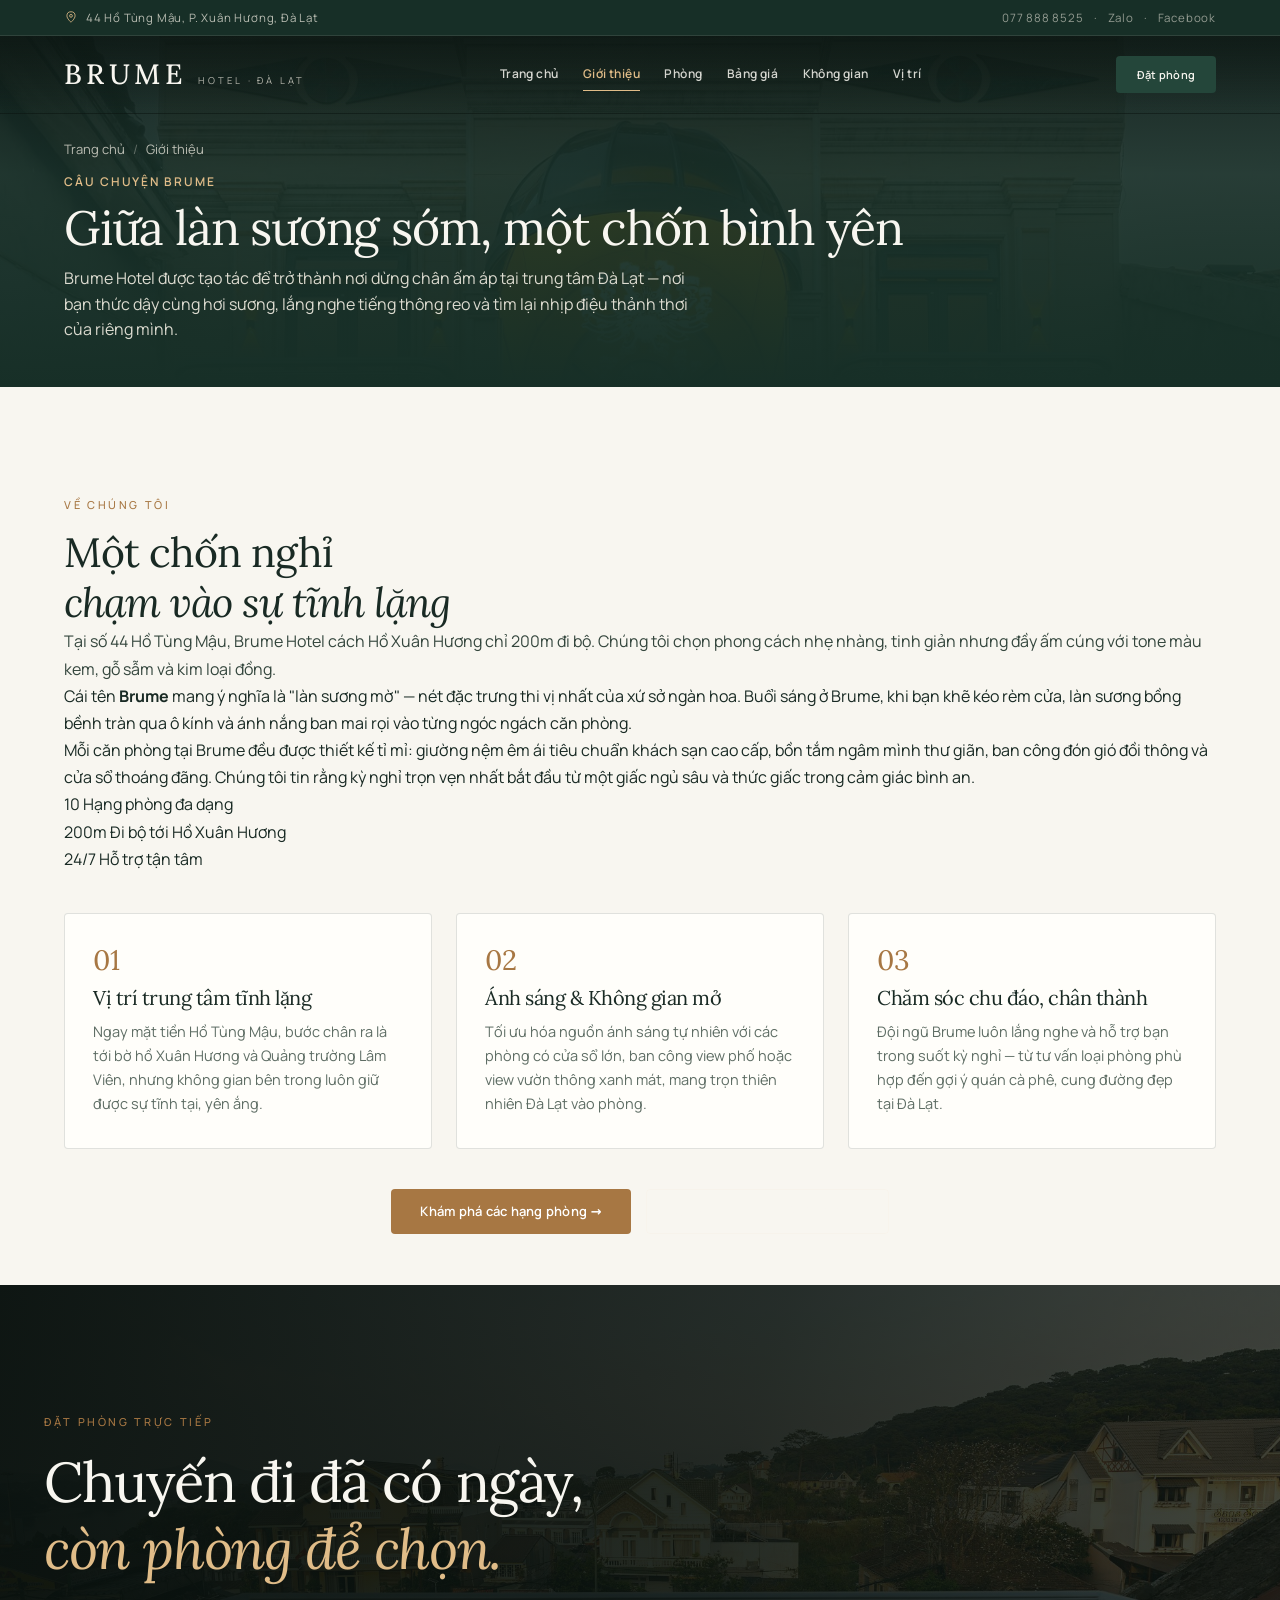
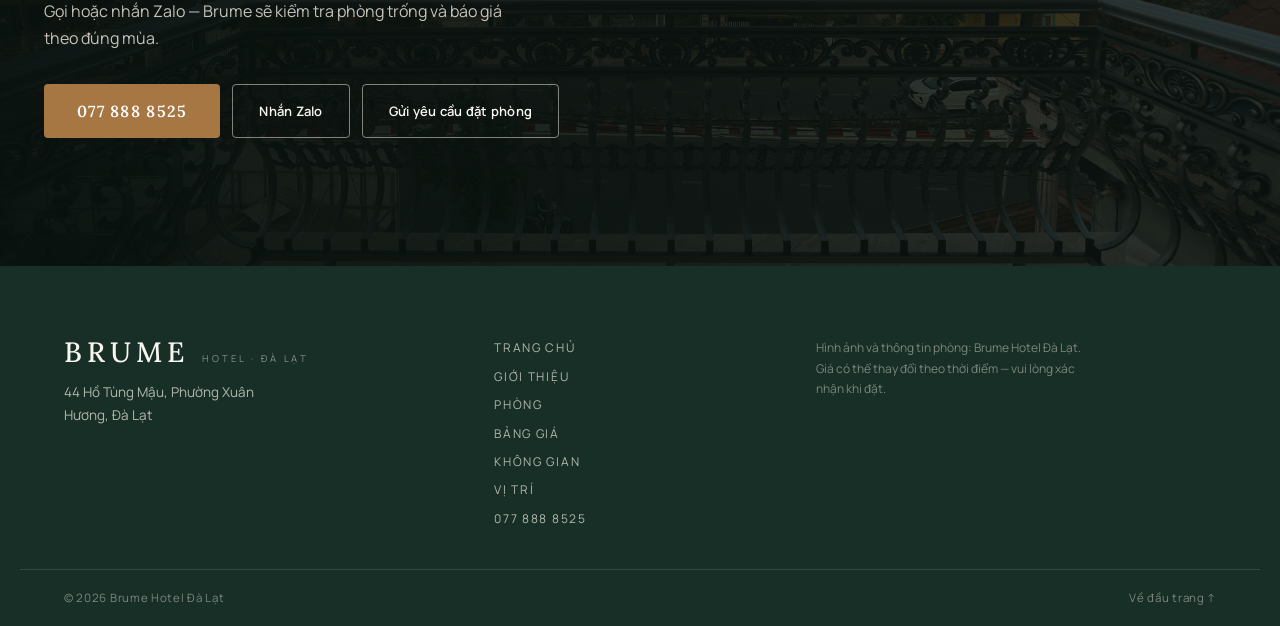
==== about.html @ 05ca07f4 "Convert Brume Hotel sections into dedicated multi-page structure Co-authored-by: arena-agent <297053" ====
<!DOCTYPE html>
<html lang="vi">
  <head>
    <meta charset="UTF-8" />
    <meta http-equiv="refresh" content="0; url=gioi-thieu.html" />
    <title>Chuyển hướng đến Giới thiệu · Brume Hotel</title>
  </head>
  <body>
    <p>Đang chuyển hướng đến <a href="gioi-thieu.html">Giới thiệu</a>...</p>
  </body>
</html>
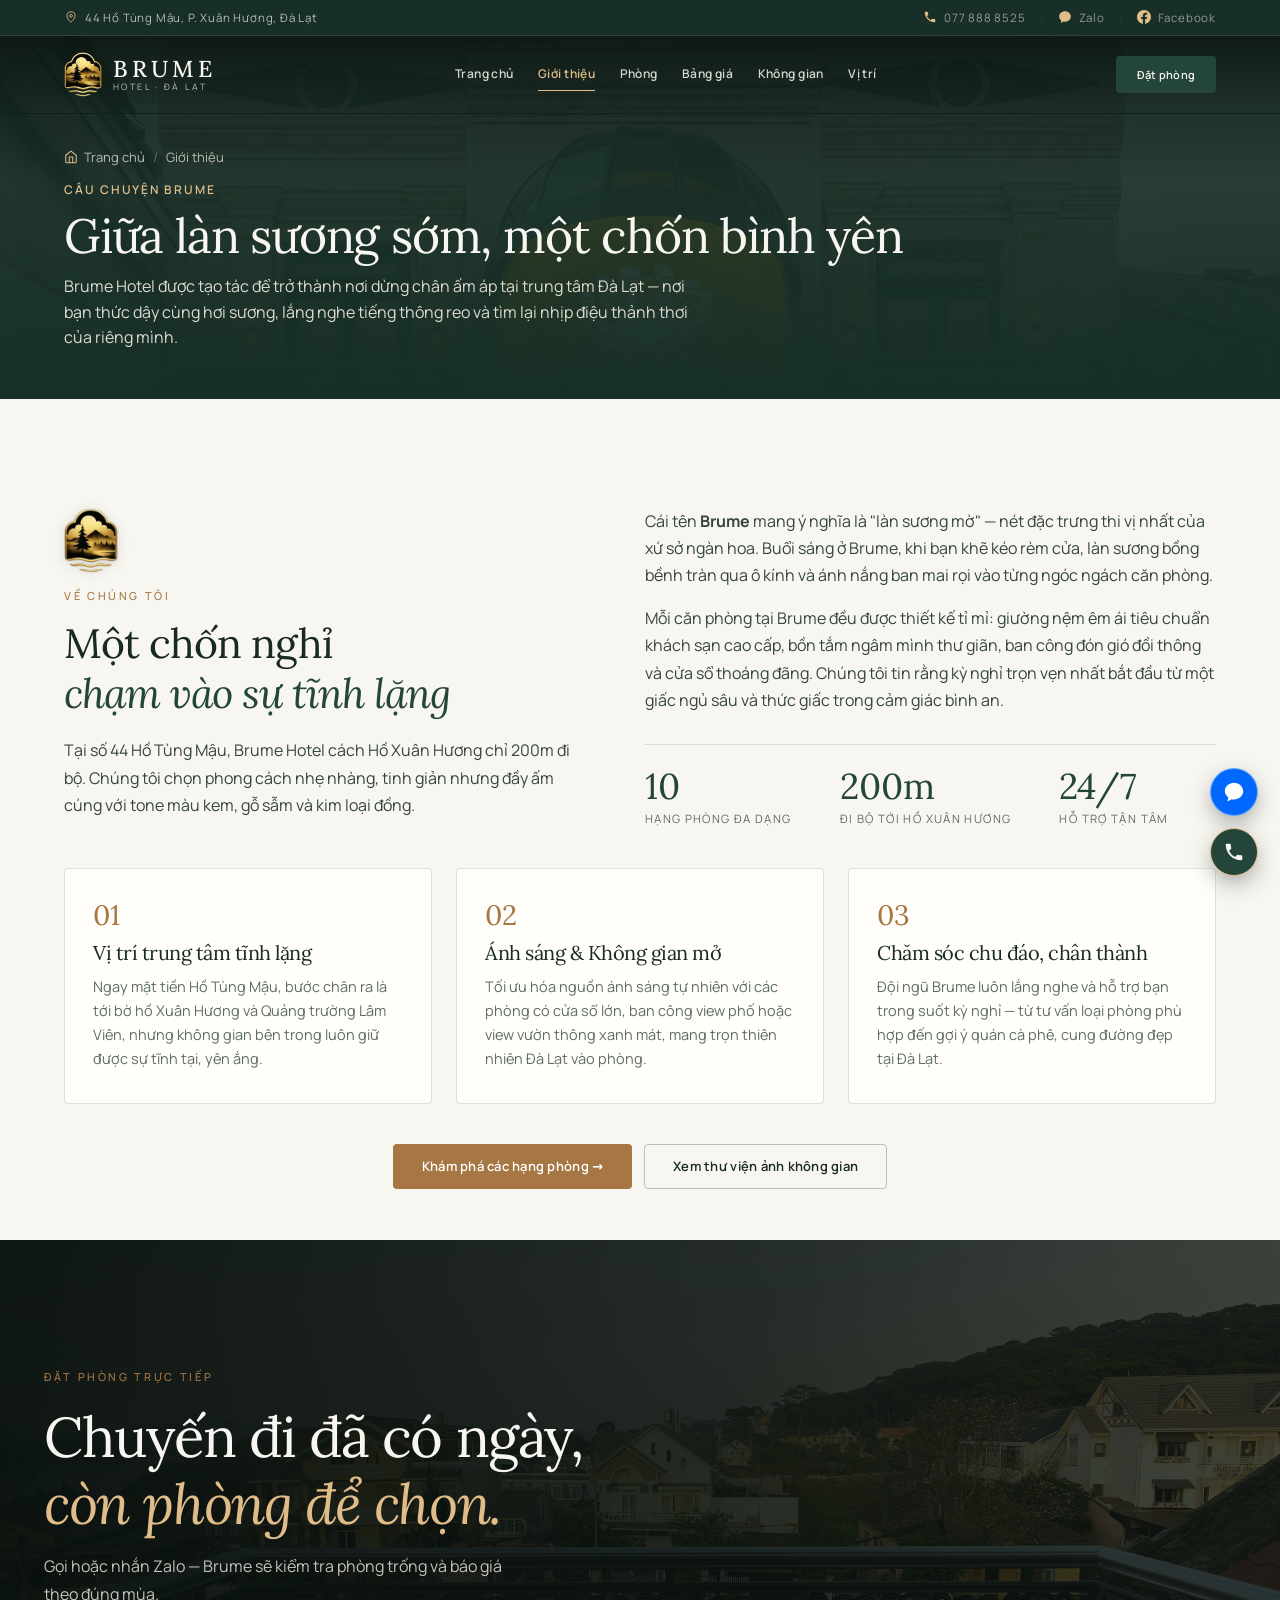
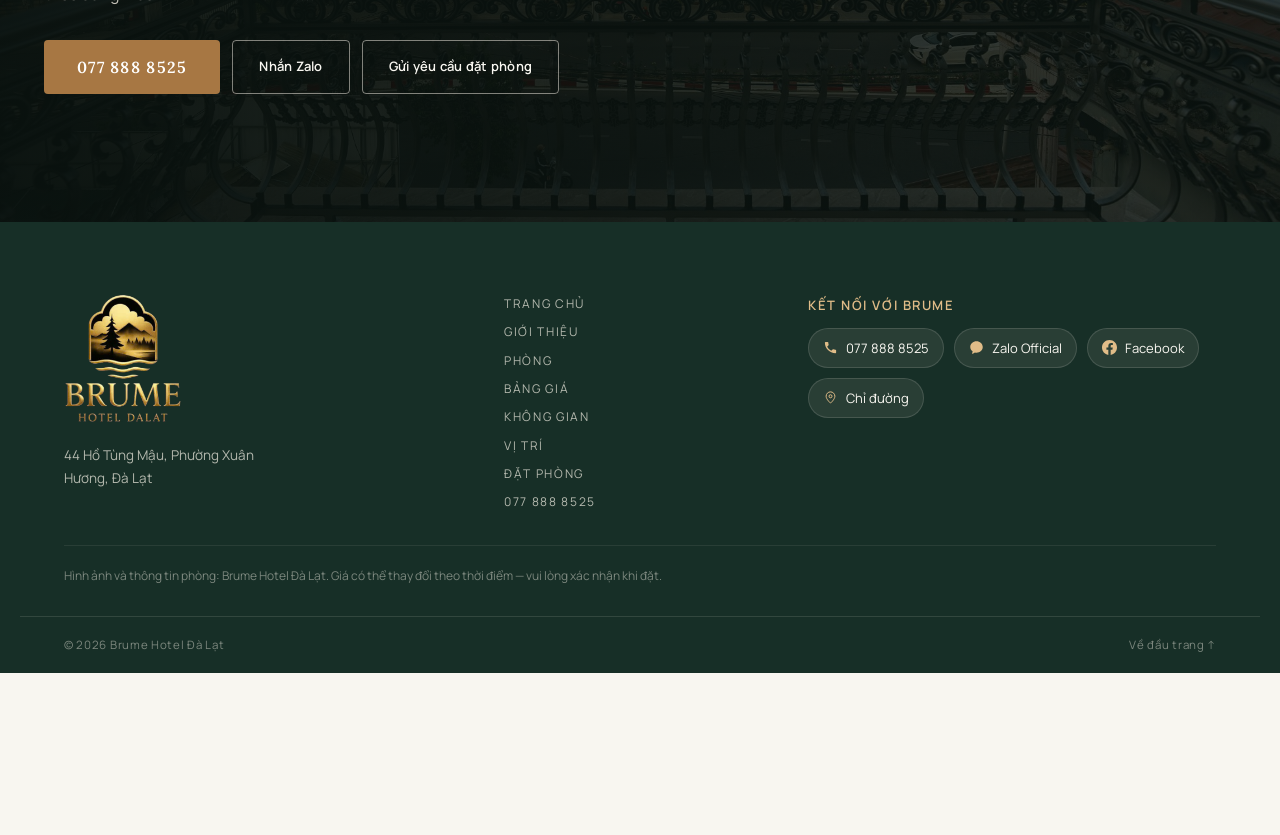
==== commit f877fc79: "Fix layout overlaps, multi-page booking modal, SVG icons, and update official hotel logo Co-authored" ====
--- a/about.html
+++ b/about.html
@@ -4,6 +4,9 @@
     <meta charset="UTF-8" />
     <meta http-equiv="refresh" content="0; url=gioi-thieu.html" />
     <title>Chuyển hướng đến Giới thiệu · Brume Hotel</title>
+    <link rel="icon" type="image/png" sizes="32x32" href="assets/img/favicon-32.png" />
+    <link rel="icon" type="image/png" sizes="192x192" href="assets/img/favicon-192.png" />
+    <link rel="apple-touch-icon" sizes="180x180" href="assets/img/apple-touch-icon.png" />
   </head>
   <body>
     <p>Đang chuyển hướng đến <a href="gioi-thieu.html">Giới thiệu</a>...</p>
